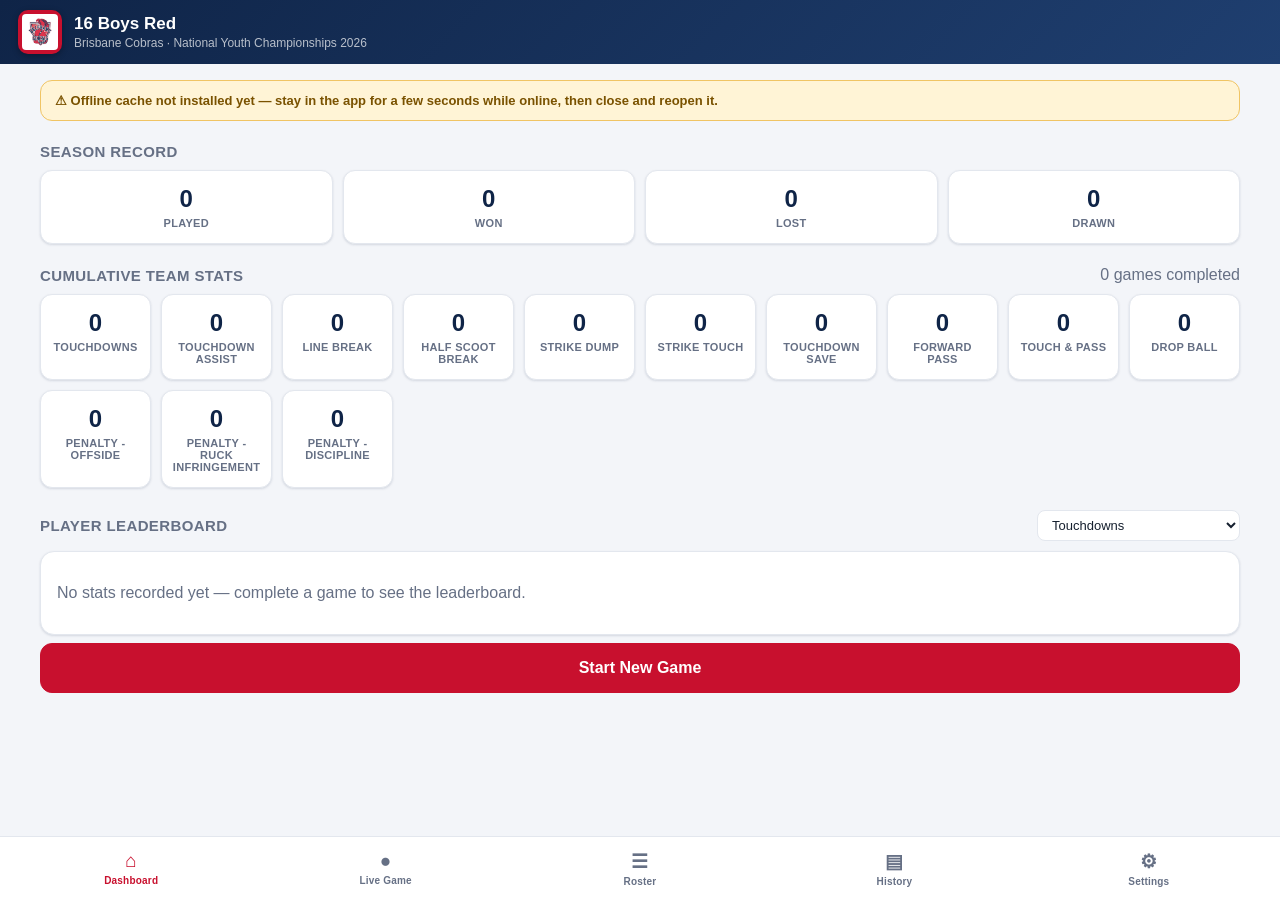
==== index.html @ 18cb8045 "Add files via upload" ====
<!DOCTYPE html>
<html lang="en">
<head>
<meta charset="UTF-8">
<meta name="viewport" content="width=device-width, initial-scale=1, viewport-fit=cover, maximum-scale=1, user-scalable=no">
<title>Touch Stats — Brisbane Cobras</title>

<link rel="manifest" href="manifest.webmanifest">
<meta name="theme-color" content="#0f2447">
<meta name="apple-mobile-web-app-capable" content="yes">
<meta name="apple-mobile-web-app-status-bar-style" content="black-translucent">
<meta name="apple-mobile-web-app-title" content="Touch Stats">
<link rel="apple-touch-icon" href="icons/icon-180.png">
<link rel="icon" href="icons/icon-32.png" sizes="32x32">

<link rel="stylesheet" href="css/styles.css">
</head>
<body>

<div id="app">

  <!-- Header -->
  <header class="app-header">
    <div class="header-team">
      <div class="crest"><img src="icons/cobras-logo.png" alt="Brisbane Cobras logo"></div>
      <div class="header-text">
        <h1 id="team-name">16 Boys Red</h1>
        <p id="team-sub">Brisbane Cobras · National Youth Championships</p>
      </div>
    </div>
    <div id="live-indicator" class="live-indicator hidden">
      <span class="dot"></span> LIVE
    </div>
  </header>

  <!-- Views -->
  <main class="views">

    <!-- DASHBOARD -->
    <section id="view-dashboard" class="view">
      <div id="live-banner" class="live-banner hidden"></div>
      <div id="next-game-card" class="card next-game-card hidden"></div>
      <div id="offline-warning" class="offline-warning hidden"></div>

      <div class="section-row">
        <h2>Season Record</h2>
      </div>
      <div id="record-cards" class="stat-cards"></div>

      <div class="section-row">
        <h2>Cumulative Team Stats</h2>
        <span class="muted" id="games-played-label"></span>
      </div>
      <div id="team-totals" class="stat-cards"></div>

      <div class="section-row">
        <h2>Player Leaderboard</h2>
        <select id="leaderboard-stat" class="select-inline"></select>
      </div>
      <div id="leaderboard" class="card"></div>

      <button id="btn-new-game-dash" class="btn btn-primary btn-lg btn-block">Start New Game</button>
    </section>

    <!-- LIVE GAME -->
    <section id="view-live" class="view">
      <div id="no-live-game">
        <div class="card empty-state">
          <h2>No Game in Progress</h2>
          <p class="muted">Start a new game to begin tracking stats for this match.</p>
          <button id="btn-new-game-live" class="btn btn-primary btn-lg">Start New Game</button>
        </div>
      </div>

      <div id="live-game-panel" class="hidden">
        <div id="live-sticky-score" class="live-sticky-score">
          <span id="sticky-opponent"></span>
          <span id="sticky-score"></span>
        </div>

        <div class="card live-header-card">
          <div class="live-meta">
            <div>
              <div class="muted small" id="live-round"></div>
              <h2 id="live-opponent-label">vs Opponent</h2>
              <div class="muted small" id="live-date"></div>
            </div>
            <div class="score-board">
              <div class="score-block">
                <div class="score-num" id="score-us">0</div>
                <div class="score-label">US</div>
              </div>
              <div class="score-sep">–</div>
              <div class="score-block">
                <div class="score-num" id="score-them">0</div>
                <div class="score-label">THEM</div>
                <div class="score-steppers">
                  <button class="btn-step" id="opp-minus">−</button>
                  <button class="btn-step" id="opp-plus">+</button>
                </div>
              </div>
            </div>
          </div>
          <div class="live-actions">
            <button id="btn-undo" class="btn btn-ghost">Undo Last Tap</button>
            <button id="btn-edit-squad" class="btn btn-ghost">Edit Squad</button>
            <button id="btn-end-game" class="btn btn-danger">End Game</button>
          </div>
        </div>

        <div id="category-tabs" class="tab-row"></div>
        <p class="hint">Tap a stat, then pick who did it</p>

        <div class="live-split">
          <div class="live-col-tiles">
            <div id="stat-tiles" class="stat-tiles"></div>

            <div class="section-row"><h2>Recent Activity</h2></div>
            <div id="recent-activity" class="card recent-activity-list"></div>
          </div>
          <div class="live-col-totals">
            <div class="section-row"><h2>This Game — Player Totals</h2></div>
            <div id="stat-grid-wrap" class="card grid-wrap">
              <table id="stat-grid" class="stat-grid"></table>
            </div>
          </div>
        </div>
      </div>
    </section>

    <!-- ROSTER -->
    <section id="view-roster" class="view">
      <div class="section-row">
        <h2>Squad</h2>
        <button id="btn-add-player" class="btn btn-primary">+ Add Player</button>
      </div>
      <div id="roster-list" class="card list"></div>
    </section>

    <!-- HISTORY -->
    <section id="view-history" class="view">
      <div class="section-row"><h2>Game History</h2></div>
      <div id="history-list" class="card list"></div>

      <div id="game-detail" class="hidden">
        <div class="section-row">
          <button id="btn-back-history" class="btn btn-ghost">‹ Back to History</button>
        </div>
        <div id="game-detail-content"></div>
      </div>
    </section>

    <!-- SETTINGS -->
    <section id="view-settings" class="view">
      <div class="section-row"><h2>Team Details</h2></div>
      <div class="card form-card">
        <label>Team / Age Group<input id="set-team-name" type="text"></label>
        <label>Club<input id="set-team-club" type="text"></label>
        <label>Event<input id="set-team-event" type="text"></label>
        <button id="btn-save-team" class="btn btn-primary">Save</button>
      </div>

      <div class="section-row"><h2>Display</h2></div>
      <div class="card form-card">
        <div class="switch-row">
          <div>
            <strong>Outdoor / High-Contrast Mode</strong>
            <p class="muted small" style="margin:2px 0 0;">Bigger text and bolder contrast for reading the screen in direct sunlight.</p>
          </div>
          <label class="switch">
            <input type="checkbox" id="set-outdoor-mode">
            <span class="slider"></span>
          </label>
        </div>
      </div>

      <div class="section-row">
        <h2>Upcoming Fixtures (The Draw)</h2>
        <button id="btn-add-fixture" class="btn btn-primary">+ Add Fixture</button>
      </div>
      <div id="fixtures-list" class="card list"></div>

      <div class="section-row">
        <h2>Stat Categories</h2>
        <button id="btn-add-stat" class="btn btn-primary">+ Add Stat</button>
      </div>
      <div id="stat-defs-list" class="card list"></div>

      <div class="section-row"><h2>Data</h2></div>
      <div class="card form-card">
        <p class="muted">Everything is stored only on this iPad. Back up regularly, especially before/after each tournament day.</p>
        <p id="offline-status" class="small"></p>
        <div class="btn-row">
          <button id="btn-export-json" class="btn">Export Backup (JSON)</button>
          <button id="btn-export-csv" class="btn">Export Stats (CSV)</button>
          <label class="btn" for="import-file">Restore Backup</label>
          <input type="file" id="import-file" accept="application/json" class="hidden">
        </div>
        <div class="btn-row">
          <button id="btn-reset-all" class="btn btn-danger">Reset All Data</button>
        </div>
      </div>
    </section>

  </main>

  <!-- Tab bar -->
  <nav class="tab-bar">
    <button class="tab-btn active" data-view="dashboard">
      <span class="tab-icon">⌂</span><span>Dashboard</span>
    </button>
    <button class="tab-btn" data-view="live">
      <span class="tab-icon">●</span><span>Live Game</span>
    </button>
    <button class="tab-btn" data-view="roster">
      <span class="tab-icon">☰</span><span>Roster</span>
    </button>
    <button class="tab-btn" data-view="history">
      <span class="tab-icon">▤</span><span>History</span>
    </button>
    <button class="tab-btn" data-view="settings">
      <span class="tab-icon">⚙</span><span>Settings</span>
    </button>
  </nav>
</div>

<!-- Modal root -->
<div id="modal-root"></div>

<script src="js/storage.js"></script>
<script src="js/app.js"></script>
</body>
</html>
---- css/styles.css ----
:root {
  --navy: #0f2447;
  --navy-2: #17325c;
  --navy-3: #1f3f70;
  --red: #c8102e;
  --red-dark: #9d0c24;
  --bg: #f3f5f9;
  --card: #ffffff;
  --text: #16202f;
  --muted: #667085;
  --border: #e3e7ee;
  --green: #1a8a4a;
  --amber: #b8791b;
  --shadow: 0 1px 3px rgba(15, 36, 71, 0.08), 0 1px 2px rgba(15, 36, 71, 0.06);
}

@media (prefers-color-scheme: dark) {
  :root {
    --bg: #0b1526;
    --card: #131f35;
    --text: #eef1f6;
    --muted: #93a0b8;
    --border: #223252;
    --shadow: 0 1px 3px rgba(0, 0, 0, 0.4);
  }
}

* { box-sizing: border-box; -webkit-tap-highlight-color: transparent; }
html, body { height: 100%; }
body {
  margin: 0;
  font-family: -apple-system, BlinkMacSystemFont, "Segoe UI", Roboto, Helvetica, Arial, sans-serif;
  background: var(--bg);
  color: var(--text);
  overscroll-behavior-y: none;
  -webkit-user-select: none;
  user-select: none;
}
input, textarea { -webkit-user-select: text; user-select: text; }

#app {
  display: flex;
  flex-direction: column;
  height: 100vh;
  height: 100dvh;
}

/* Header */
.app-header {
  display: flex;
  align-items: center;
  justify-content: space-between;
  gap: 12px;
  padding: calc(env(safe-area-inset-top) + 10px) 18px 10px;
  background: linear-gradient(135deg, var(--navy), var(--navy-3));
  color: #fff;
  flex-shrink: 0;
}
.header-team { display: flex; align-items: center; gap: 12px; min-width: 0; }
.crest {
  width: 44px; height: 44px; border-radius: 10px;
  background: var(--red);
  display: flex; align-items: center; justify-content: center;
  flex-shrink: 0; padding: 4px;
  box-shadow: 0 2px 6px rgba(0,0,0,0.3);
}
.crest img { width: 100%; height: 100%; object-fit: contain; border-radius: 4px; }
.header-text { min-width: 0; }
.header-text h1 { font-size: 17px; margin: 0; font-weight: 700; white-space: nowrap; overflow: hidden; text-overflow: ellipsis; }
.header-text p { font-size: 12px; margin: 2px 0 0; color: rgba(255,255,255,0.7); white-space: nowrap; overflow: hidden; text-overflow: ellipsis; }
.live-indicator {
  display: flex; align-items: center; gap: 6px;
  background: rgba(200,16,46,0.9);
  padding: 5px 10px; border-radius: 20px;
  font-size: 11px; font-weight: 700; letter-spacing: 0.5px;
  flex-shrink: 0;
}
.live-indicator .dot { width: 7px; height: 7px; border-radius: 50%; background: #fff; animation: pulse 1.4s infinite; }
@keyframes pulse { 0%,100% { opacity: 1; } 50% { opacity: 0.3; } }
.hidden { display: none !important; }

/* Views */
.views { flex: 1; overflow-y: auto; padding: 16px 18px calc(env(safe-area-inset-bottom) + 90px); }
.view { display: none; }
.view.active { display: block; }

.section-row { display: flex; align-items: center; justify-content: space-between; margin: 22px 0 10px; }
.section-row:first-child { margin-top: 0; }
.section-row h2 { font-size: 15px; margin: 0; text-transform: uppercase; letter-spacing: 0.4px; color: var(--muted); font-weight: 700; }
.muted { color: var(--muted); }
.small { font-size: 12px; }

.card {
  background: var(--card);
  border-radius: 14px;
  padding: 16px;
  box-shadow: var(--shadow);
  border: 1px solid var(--border);
}
.empty-state { text-align: center; padding: 36px 20px; }
.empty-state h2 { text-transform: none; font-size: 19px; color: var(--text); letter-spacing: 0; margin-bottom: 6px; }

/* Buttons */
.btn {
  appearance: none; border: 1px solid var(--border); background: var(--card); color: var(--text);
  padding: 11px 16px; border-radius: 10px; font-size: 14px; font-weight: 600;
  cursor: pointer; touch-action: manipulation;
}
.btn:active { transform: scale(0.97); }
.btn-primary { background: var(--red); border-color: var(--red); color: #fff; }
.btn-danger { background: #fdeceb; border-color: #f3b9b3; color: var(--red-dark); }
@media (prefers-color-scheme: dark) { .btn-danger { background: #3a1a1c; border-color: #6e2b2b; color: #ff9f96; } }
.btn-ghost { background: transparent; }
.btn-lg { padding: 15px 20px; font-size: 16px; border-radius: 12px; }
.btn-block { width: 100%; margin-top: 8px; }
.btn-row { display: flex; gap: 10px; margin-top: 16px; flex-wrap: wrap; }
.btn-icon {
  border: none; background: transparent; color: var(--muted); font-size: 16px;
  width: 34px; height: 34px; border-radius: 8px; cursor: pointer; flex-shrink: 0;
}
.btn-icon.danger { color: var(--red); }
.btn-icon:active { background: var(--border); }

/* Stat cards grid */
.stat-cards { display: grid; grid-template-columns: repeat(auto-fit, minmax(110px, 1fr)); gap: 10px; }
.stat-card {
  background: var(--card); border: 1px solid var(--border); border-radius: 12px;
  padding: 14px 10px; text-align: center; box-shadow: var(--shadow);
}
.stat-card-val { font-size: 24px; font-weight: 800; color: var(--navy); }
@media (prefers-color-scheme: dark) { .stat-card-val { color: #7fa8e8; } }
.stat-card-label { font-size: 11px; color: var(--muted); margin-top: 4px; font-weight: 600; text-transform: uppercase; letter-spacing: 0.3px; }

/* Leaderboard */
.select-inline {
  border: 1px solid var(--border); background: var(--card); color: var(--text);
  border-radius: 8px; padding: 6px 10px; font-size: 13px;
}
.leader-row { display: flex; align-items: center; gap: 10px; padding: 9px 4px; border-bottom: 1px solid var(--border); }
.leader-row:last-child { border-bottom: none; }
.leader-rank { width: 20px; color: var(--muted); font-weight: 700; font-size: 13px; }
.leader-num {
  width: 28px; height: 28px; border-radius: 50%; background: var(--navy); color: #fff;
  display: flex; align-items: center; justify-content: center; font-size: 12px; font-weight: 700; flex-shrink: 0;
}
.leader-name { flex: 1; font-weight: 600; font-size: 14px; }
.leader-count { font-weight: 800; font-size: 16px; color: var(--red); }

/* Live banner */
.live-banner { background: linear-gradient(135deg, var(--navy-2), var(--navy-3)); color: #fff; border-radius: 14px; padding: 14px 16px; margin-bottom: 18px; }
.live-banner-inner { display: flex; align-items: center; justify-content: space-between; gap: 12px; }
.live-banner .btn-primary { flex-shrink: 0; }

.next-game-card { margin-bottom: 18px; }
.next-game-inner { display: flex; align-items: center; justify-content: space-between; gap: 12px; }
.next-game-inner strong { font-size: 16px; display: block; margin: 2px 0; }
.next-game-inner .btn-primary { flex-shrink: 0; }

/* Sticky score bar */
.live-sticky-score {
  position: sticky; top: 0; z-index: 6;
  display: flex; align-items: center; justify-content: space-between;
  background: var(--navy); color: #fff; border-radius: 12px;
  padding: 9px 14px; margin-bottom: 12px; font-weight: 700; font-size: 14px;
  box-shadow: 0 2px 8px rgba(0,0,0,0.25);
}
#sticky-score { font-size: 17px; font-weight: 800; }

/* Live game header card */
.live-header-card { margin-bottom: 14px; }
.live-meta { display: flex; align-items: flex-start; justify-content: space-between; gap: 14px; flex-wrap: wrap; }
.live-meta h2 { margin: 2px 0; font-size: 20px; }
.score-board { display: flex; align-items: center; gap: 12px; }
.score-block { text-align: center; }
.score-num { font-size: 34px; font-weight: 800; line-height: 1; color: var(--navy); }
@media (prefers-color-scheme: dark) { .score-num { color: #7fa8e8; } }
.score-label { font-size: 10px; color: var(--muted); font-weight: 700; letter-spacing: 0.5px; margin-top: 2px; }
.score-sep { font-size: 24px; color: var(--muted); font-weight: 300; }
.score-steppers { display: flex; gap: 4px; margin-top: 4px; }
.btn-step {
  width: 26px; height: 26px; border-radius: 6px; border: 1px solid var(--border); background: var(--bg);
  font-size: 15px; font-weight: 700; color: var(--text); cursor: pointer;
}
.live-actions { display: flex; gap: 8px; margin-top: 14px; flex-wrap: wrap; }

/* Live split layout: side-by-side on wide/landscape viewports, stacked otherwise */
.live-col-tiles { margin-bottom: 0; }
.live-col-totals { margin-top: 0; }
@media (min-width: 1000px) {
  .live-split { display: flex; gap: 20px; align-items: flex-start; }
  .live-col-tiles { flex: 0 0 40%; position: sticky; top: 54px; }
  .live-col-totals { flex: 1 1 60%; min-width: 0; }
}

/* Recent activity */
.recent-activity-list { padding: 6px 12px; }
.activity-row { display: flex; align-items: center; gap: 10px; padding: 9px 4px; border-bottom: 1px solid var(--border); }
.activity-row:last-child { border-bottom: none; }
.activity-text { font-size: 13px; font-weight: 600; }
.activity-time { font-weight: 400; }

/* Tabs / chips */
.tab-row { display: flex; gap: 8px; overflow-x: auto; padding: 2px 0 4px; margin-bottom: 4px; }
.tab-chip {
  flex-shrink: 0; padding: 9px 16px; border-radius: 20px; border: 1px solid var(--border);
  background: var(--card); color: var(--text); font-size: 13px; font-weight: 700; cursor: pointer; white-space: nowrap;
}
.tab-chip.active { background: var(--navy); border-color: var(--navy); color: #fff; }
.hint { font-size: 12px; color: var(--muted); margin: 6px 2px 10px; }

/* Stat grid */
.grid-wrap { padding: 0; overflow-x: auto; }
.stat-grid { border-collapse: collapse; width: 100%; min-width: 480px; }
.stat-grid th, .stat-grid td { padding: 10px 8px; border-bottom: 1px solid var(--border); text-align: center; }
.stat-grid thead th { position: sticky; top: 0; background: var(--card); font-size: 11px; color: var(--muted); text-transform: uppercase; letter-spacing: 0.3px; z-index: 1; }
.stat-grid .col-player { text-align: left; min-width: 150px; position: sticky; left: 0; background: var(--card); z-index: 2; }
.stat-grid thead .col-player { z-index: 3; }
.stat-grid td.col-stat { font-weight: 700; min-width: 44px; }
.player-num {
  display: inline-flex; align-items: center; justify-content: center;
  width: 24px; height: 24px; border-radius: 50%; background: var(--navy); color: #fff;
  font-size: 11px; font-weight: 700; margin-right: 8px; flex-shrink: 0;
}
.player-name { font-weight: 600; font-size: 14px; }
.empty-cell { padding: 24px 12px; text-align: center; }

/* Stat tiles (live game entry) */
.stat-tiles { display: grid; grid-template-columns: repeat(auto-fit, minmax(120px, 1fr)); gap: 10px; margin-bottom: 18px; }
.stat-tile {
  display: flex; flex-direction: column; align-items: center; justify-content: center; gap: 4px;
  background: var(--card); border: 1px solid var(--border); border-radius: 14px;
  padding: 16px 10px; box-shadow: var(--shadow); cursor: pointer; touch-action: manipulation;
  transition: transform 0.06s ease;
}
.stat-tile:active { transform: scale(0.96); background: var(--bg); }
.stat-tile-count { font-size: 26px; font-weight: 800; color: var(--red); line-height: 1; }
.stat-tile-label { font-size: 12px; font-weight: 700; color: var(--muted); text-align: center; }

/* Player picker modal */
.player-picker-grid { display: grid; grid-template-columns: repeat(auto-fill, minmax(140px, 1fr)); gap: 8px; max-height: 50vh; overflow-y: auto; }
.player-pick-btn {
  display: flex; align-items: center; gap: 10px;
  background: var(--bg); border: 1px solid var(--border); border-radius: 12px;
  padding: 12px 10px; cursor: pointer; touch-action: manipulation; font-size: 14px; font-weight: 600; color: var(--text);
}
.player-pick-btn:active { background: var(--red); border-color: var(--red); color: #fff; }
.player-pick-num {
  width: 30px; height: 30px; border-radius: 50%; background: var(--navy); color: #fff;
  display: flex; align-items: center; justify-content: center; font-size: 13px; font-weight: 700; flex-shrink: 0;
}

.detail-grid th, .detail-grid td { padding: 9px 10px; font-size: 13px; }
.team-total-row td { background: var(--navy); color: #fff; font-weight: 800; border-bottom: none; position: sticky; bottom: 0; }
.team-total-row .col-player { font-size: 11px; letter-spacing: 0.4px; background: var(--navy); }
.big-score { font-size: 30px; font-weight: 800; color: var(--navy); margin-top: 6px; }
@media (prefers-color-scheme: dark) { .big-score { color: #7fa8e8; } }

/* Lists (roster / stat defs) */
.list { padding: 6px 12px; }
.roster-row, .history-row {
  display: flex; align-items: center; gap: 10px; padding: 12px 4px; border-bottom: 1px solid var(--border);
}
.roster-row:last-child, .history-row:last-child { border-bottom: none; }
.grow { flex: 1; }

/* Switch */
.switch { position: relative; display: inline-block; width: 42px; height: 24px; flex-shrink: 0; }
.switch input { opacity: 0; width: 0; height: 0; }
.switch .slider { position: absolute; inset: 0; background: var(--border); border-radius: 24px; transition: 0.2s; cursor: pointer; }
.switch .slider::before { content: ""; position: absolute; height: 18px; width: 18px; left: 3px; top: 3px; background: #fff; border-radius: 50%; transition: 0.2s; box-shadow: 0 1px 2px rgba(0,0,0,0.3); }
.switch input:checked + .slider { background: var(--green); }
.switch input:checked + .slider::before { transform: translateX(18px); }
.switch-row { display: flex; align-items: center; justify-content: space-between; gap: 16px; }

/* History */
.history-result { font-size: 10px; font-weight: 800; padding: 4px 8px; border-radius: 6px; letter-spacing: 0.5px; flex-shrink: 0; }
.history-result.win { background: #d9f2e3; color: var(--green); }
.history-result.loss { background: #fbdada; color: var(--red-dark); }
.history-result.draw { background: #fbeecd; color: var(--amber); }
.history-result.live { background: var(--red); color: #fff; }
@media (prefers-color-scheme: dark) {
  .history-result.win { background: #123a24; color: #6fd99a; }
  .history-result.loss { background: #3a1a1c; color: #ff9f96; }
  .history-result.draw { background: #3a2f14; color: #f0c464; }
}
.history-opp { font-weight: 700; font-size: 14px; }
.history-score { font-weight: 800; font-size: 15px; flex-shrink: 0; }

/* Forms */
.form-card { display: flex; flex-direction: column; gap: 12px; }
.form-card h2 { margin: 0 0 4px; font-size: 18px; }
.form-card label { display: flex; flex-direction: column; gap: 6px; font-size: 13px; font-weight: 600; color: var(--muted); }
.form-card input[type="text"], .form-card input[type="date"], .form-card input[type="number"] {
  border: 1px solid var(--border); background: var(--bg); color: var(--text);
  border-radius: 10px; padding: 11px 12px; font-size: 15px; font-weight: 500;
}
.checklist { display: flex; flex-direction: column; gap: 2px; max-height: 44vh; overflow-y: auto; }
.check-row { display: flex; align-items: center; gap: 10px; padding: 9px 4px; border-bottom: 1px solid var(--border); cursor: pointer; font-size: 14px; font-weight: 600; }
.check-row input { width: 20px; height: 20px; }

/* Modal */
.modal-overlay {
  position: fixed; inset: 0; background: rgba(10,18,32,0.5);
  display: flex; align-items: flex-end; justify-content: center;
  opacity: 0; transition: opacity 0.2s ease; z-index: 50;
  padding: 0;
}
.modal-overlay.show { opacity: 1; }
.modal-box {
  background: var(--card); width: 100%; max-width: 480px;
  border-radius: 18px 18px 0 0; padding: 20px 20px calc(env(safe-area-inset-bottom) + 20px);
  transform: translateY(12px); transition: transform 0.2s ease;
  max-height: 85vh; overflow-y: auto;
}
.modal-overlay.show .modal-box { transform: translateY(0); }
@media (min-width: 700px) {
  .modal-overlay { align-items: center; }
  .modal-box { border-radius: 18px; }
}

/* Toast */
.toast {
  position: fixed; bottom: calc(env(safe-area-inset-bottom) + 100px); left: 50%; transform: translateX(-50%) translateY(10px);
  background: var(--navy); color: #fff; padding: 10px 18px; border-radius: 20px; font-size: 13px; font-weight: 600;
  opacity: 0; transition: all 0.25s ease; z-index: 100; box-shadow: 0 4px 12px rgba(0,0,0,0.3); white-space: nowrap;
}
.toast.show { opacity: 1; transform: translateX(-50%) translateY(0); }

/* Tab bar */
.tab-bar {
  display: flex; flex-shrink: 0;
  background: var(--card); border-top: 1px solid var(--border);
  padding: 6px 4px calc(env(safe-area-inset-bottom) + 6px);
}
.tab-btn {
  flex: 1; display: flex; flex-direction: column; align-items: center; gap: 3px;
  background: none; border: none; padding: 7px 2px; color: var(--muted); font-size: 10px; font-weight: 700;
  cursor: pointer; border-radius: 10px; letter-spacing: 0.2px;
}
.tab-btn .tab-icon { font-size: 19px; }
.tab-btn.active { color: var(--red); }

@media (min-width: 700px) {
  .views { padding-left: 40px; padding-right: 40px; }
}

/* Outdoor / high-contrast mode: bigger text, stronger contrast for reading in direct sunlight */
html.outdoor-mode { --border: #8b98b3; --muted: #3f4a61; }
@media (prefers-color-scheme: dark) {
  html.outdoor-mode { --border: #55668f; --muted: #cad4e6; }
}
html.outdoor-mode body { font-size: 17px; }
html.outdoor-mode .card, html.outdoor-mode .stat-card, html.outdoor-mode .stat-tile,
html.outdoor-mode .player-pick-btn, html.outdoor-mode .btn, html.outdoor-mode .stat-cell {
  border-width: 2px;
}
html.outdoor-mode .stat-tile-count { font-size: 32px; }
html.outdoor-mode .stat-tile-label { font-size: 14px; }
html.outdoor-mode .score-num { font-size: 40px; }
html.outdoor-mode .player-name, html.outdoor-mode .player-pick-name, html.outdoor-mode .activity-text { font-size: 16px; }
html.outdoor-mode .stat-grid th, html.outdoor-mode .stat-grid td { font-size: 15px; padding: 12px 10px; }
html.outdoor-mode .tab-chip { font-size: 15px; padding: 11px 18px; }
html.outdoor-mode .btn { font-size: 16px; padding: 13px 18px; }
html.outdoor-mode .stat-card-val { font-size: 30px; }
html.outdoor-mode .section-row h2 { font-size: 16px; }
html.outdoor-mode .hint { font-size: 14px; }
html.outdoor-mode .live-sticky-score { font-size: 16px; }
html.outdoor-mode #sticky-score { font-size: 19px; }

/* Offline cache status */
.offline-warning {
  background: #fff4d6; border: 1px solid #f0c464; color: #7a5200;
  border-radius: 12px; padding: 12px 14px; margin-bottom: 14px; font-size: 13px; font-weight: 600;
}
@media (prefers-color-scheme: dark) {
  .offline-warning { background: #3a2f14; border-color: #7a5a1c; color: #f0c464; }
}
#offline-status.status-ok { color: var(--green); font-weight: 700; }
#offline-status.status-warn { color: var(--amber); font-weight: 700; }
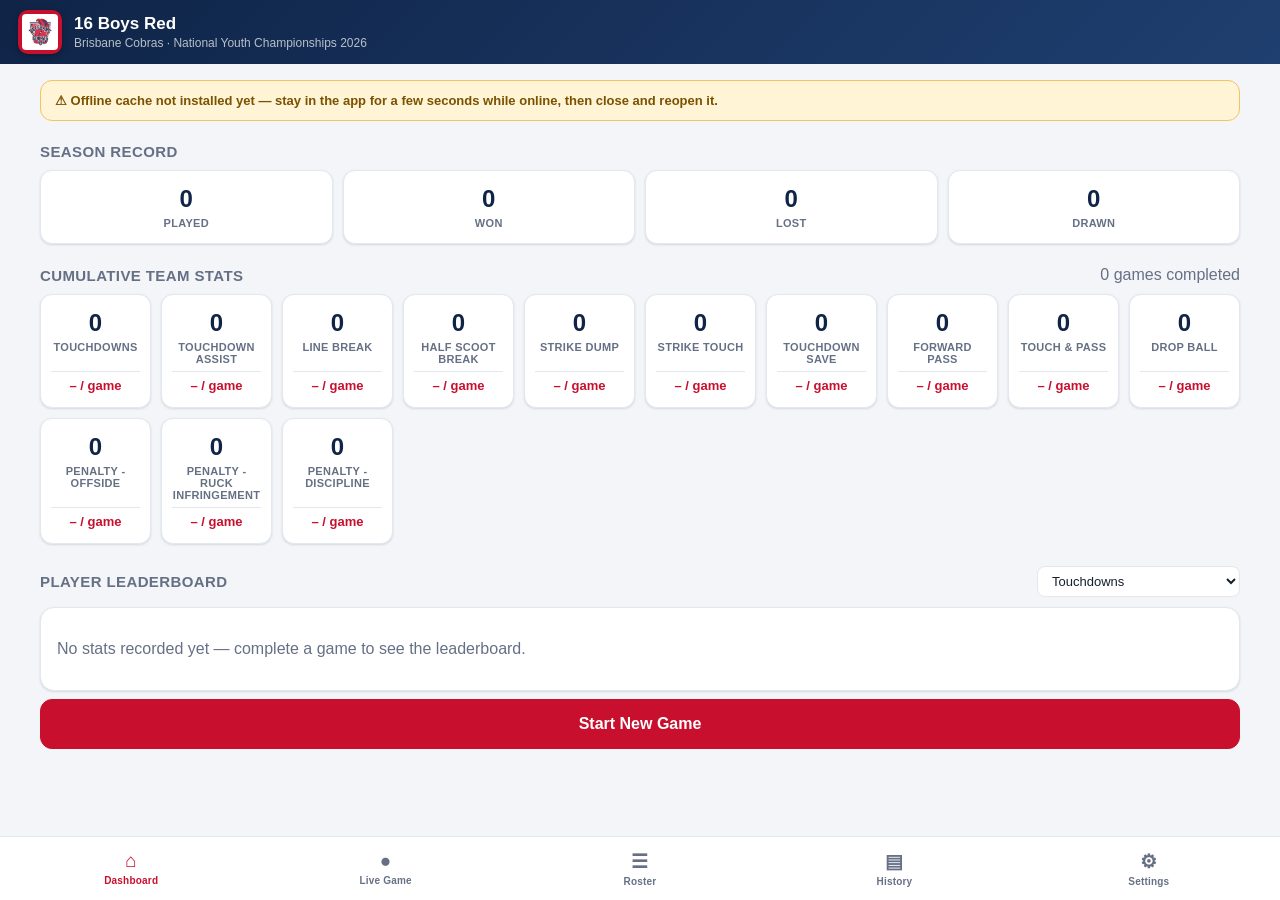
==== commit a8b83126: "Bigger match timer; record scores and stats by half The timer was too small to read at a glance on t" ====
--- a/index.html
+++ b/index.html
@@ -74,8 +74,18 @@
 
       <div id="live-game-panel" class="hidden">
         <div id="live-sticky-score" class="live-sticky-score">
-          <span id="sticky-opponent"></span>
-          <span id="sticky-score"></span>
+          <div class="sticky-top">
+            <span id="sticky-opponent"></span>
+            <span id="sticky-ht" class="sticky-ht hidden"></span>
+            <span id="sticky-score"></span>
+          </div>
+          <div id="timer-section" class="timer-section t-idle">
+            <div class="timer-readout">
+              <span id="timer-phase" class="timer-phase">1st Half</span>
+              <span id="timer-display" class="timer-display">20:00</span>
+            </div>
+            <button id="timer-action-btn" class="timer-action-btn">&#9654; Start Match</button>
+          </div>
         </div>
 
         <div class="card live-header-card">
--- a/css/styles.css
+++ b/css/styles.css
@@ -130,6 +130,8 @@
 .stat-card-val { font-size: 24px; font-weight: 800; color: var(--navy); }
 @media (prefers-color-scheme: dark) { .stat-card-val { color: #7fa8e8; } }
 .stat-card-label { font-size: 11px; color: var(--muted); margin-top: 4px; font-weight: 600; text-transform: uppercase; letter-spacing: 0.3px; }
+#team-totals .stat-card { display: flex; flex-direction: column; }
+.stat-card-avg { font-size: 13px; font-weight: 700; color: var(--red); margin-top: auto; padding-top: 6px; border-top: 1px solid var(--border); }#team-totals .stat-card-label { margin-bottom: 6px; }
 
 /* Leaderboard */
 .select-inline {
@@ -159,12 +161,62 @@
 /* Sticky score bar */
 .live-sticky-score {
   position: sticky; top: 0; z-index: 6;
-  display: flex; align-items: center; justify-content: space-between;
   background: var(--navy); color: #fff; border-radius: 12px;
-  padding: 9px 14px; margin-bottom: 12px; font-weight: 700; font-size: 14px;
+  padding: 10px 16px 12px; margin-bottom: 12px; font-weight: 700; font-size: 14px;
   box-shadow: 0 2px 8px rgba(0,0,0,0.25);
 }
-#sticky-score { font-size: 17px; font-weight: 800; }
+.sticky-top { display: flex; align-items: center; gap: 10px; }
+#sticky-opponent { flex: 1; min-width: 0; overflow: hidden; text-overflow: ellipsis; white-space: nowrap; font-size: 14px; }
+#sticky-score { font-size: 20px; font-weight: 800; flex-shrink: 0; font-variant-numeric: tabular-nums; }
+.sticky-ht {
+  flex-shrink: 0; font-size: 13px; font-weight: 700; color: rgba(255,255,255,0.85);
+  background: rgba(255,255,255,0.14); padding: 3px 9px; border-radius: 6px; font-variant-numeric: tabular-nums;
+}
+
+/* Game timer */
+.timer-section {
+  display: flex; align-items: center; justify-content: space-between; flex-wrap: wrap; gap: 10px 16px;
+  margin-top: 10px; padding-top: 10px; border-top: 1px solid rgba(255,255,255,0.16);
+}
+.timer-readout { display: flex; flex-direction: column; min-width: 0; }
+.timer-phase { font-size: 12px; font-weight: 700; letter-spacing: 1px; text-transform: uppercase; color: rgba(255,255,255,0.7); }
+.timer-display {
+  font-size: 46px; font-weight: 800; line-height: 1.05; letter-spacing: -1px;
+  font-variant-numeric: tabular-nums; white-space: nowrap;
+}
+.timer-action-btn {
+  background: var(--red); border: none; color: #fff; border-radius: 12px;
+  min-height: 56px; padding: 0 26px; font-size: 18px; font-weight: 800;
+  cursor: pointer; touch-action: manipulation; white-space: nowrap;
+  box-shadow: 0 3px 10px rgba(0,0,0,0.3);
+}
+.timer-action-btn:active { background: var(--red-dark); transform: scale(0.96); }
+.t-warn .timer-display, .t-warn .timer-phase { color: #f5b544; }
+.t-break .timer-display, .t-done .timer-display { font-size: 38px; letter-spacing: 0; }
+.t-done .timer-display { color: rgba(255,255,255,0.85); }
+@media (max-width: 520px) {
+  .timer-action-btn { width: 100%; }
+}
+
+.half-tag {
+  display: inline-block; margin-left: 6px; padding: 1px 6px; border-radius: 5px;
+  background: var(--bg); border: 1px solid var(--border); color: var(--muted);
+  font-size: 10px; font-weight: 800; letter-spacing: 0.3px; vertical-align: 1px;
+}
+
+/* Half-time score breakdown (game detail) */
+.half-table { border-collapse: collapse; margin: 12px 0 8px; font-size: 14px; }
+.half-table th { font-size: 11px; color: var(--muted); text-transform: uppercase; letter-spacing: 0.3px; padding: 4px 14px; text-align: center; }
+.half-table td { padding: 6px 14px; text-align: center; font-weight: 700; font-variant-numeric: tabular-nums; border-top: 1px solid var(--border); }
+.half-table td.ht-team { text-align: left; padding-left: 0; font-weight: 600; }
+.half-table td.ht-final { font-weight: 800; }
+.half-table tr.ht-margin td { font-size: 13px; }
+.m-pos { color: var(--green); }
+.m-neg { color: var(--red); }
+.m-even { color: var(--muted); }
+.btn-sm { padding: 7px 12px; font-size: 13px; }
+.detail-half-chips { margin: 16px 0 10px; }
+.form-error { color: var(--red); font-size: 13px; font-weight: 600; margin: 0; }
 
 /* Live game header card */
 .live-header-card { margin-bottom: 14px; }
@@ -188,7 +240,7 @@
 .live-col-totals { margin-top: 0; }
 @media (min-width: 1000px) {
   .live-split { display: flex; gap: 20px; align-items: flex-start; }
-  .live-col-tiles { flex: 0 0 40%; position: sticky; top: 54px; }
+  .live-col-tiles { flex: 0 0 40%; position: sticky; top: calc(var(--sticky-h, 130px) + 12px); }
   .live-col-totals { flex: 1 1 60%; min-width: 0; }
 }
 
@@ -362,10 +414,15 @@
 html.outdoor-mode .tab-chip { font-size: 15px; padding: 11px 18px; }
 html.outdoor-mode .btn { font-size: 16px; padding: 13px 18px; }
 html.outdoor-mode .stat-card-val { font-size: 30px; }
+html.outdoor-mode .stat-card-avg { font-size: 15px; }
 html.outdoor-mode .section-row h2 { font-size: 16px; }
 html.outdoor-mode .hint { font-size: 14px; }
 html.outdoor-mode .live-sticky-score { font-size: 16px; }
-html.outdoor-mode #sticky-score { font-size: 19px; }
+html.outdoor-mode .timer-display { font-size: 56px; }
+html.outdoor-mode .t-break .timer-display, html.outdoor-mode .t-done .timer-display { font-size: 44px; }
+html.outdoor-mode .timer-phase { font-size: 14px; }
+html.outdoor-mode .timer-action-btn { font-size: 20px; min-height: 62px; }
+html.outdoor-mode #sticky-score { font-size: 22px; }
 
 /* Offline cache status */
 .offline-warning {
